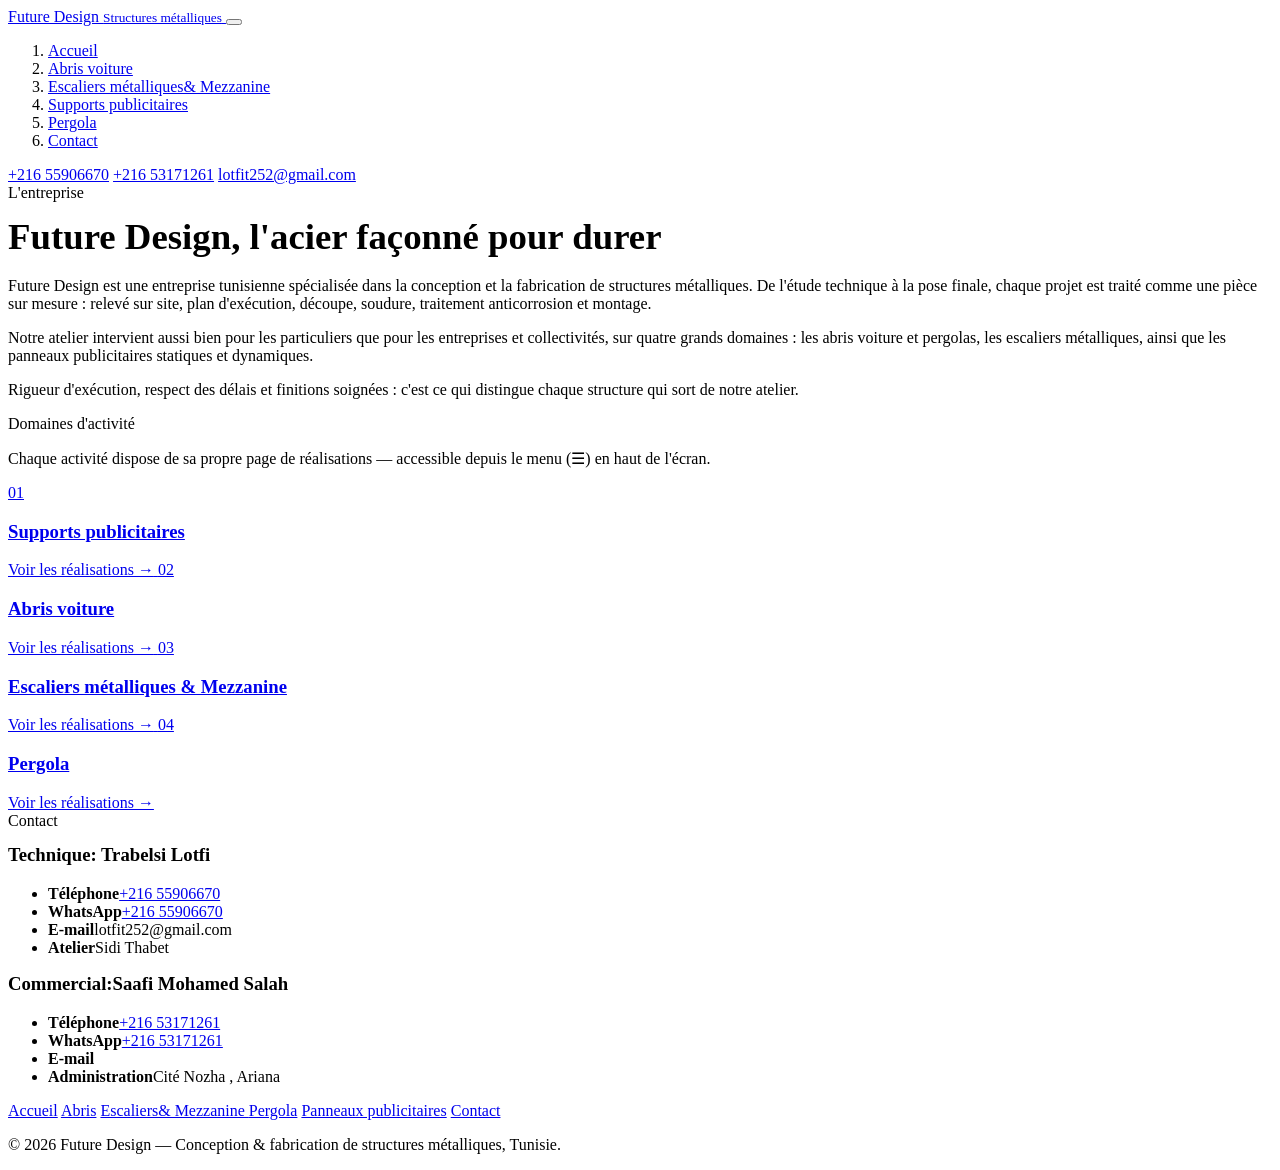
==== index.html @ bcda87af "Add files via upload" ====
<!DOCTYPE html>
<html lang="fr">
<head>
<meta charset="UTF-8">
<meta name="viewport" content="width=device-width, initial-scale=1.0">
<meta name="description" content="Future Design conçoit et fabrique en Tunisie des abris voiture, pergolas, escaliers métalliques et panneaux publicitaires sur mesure.">
<link rel="stylesheet" href="css/style.css">
</head>
<body>
<header class="site-header">
  <div class="wrap">
    <a href="index.html" class="logo">
      <span>
        Future Design
        <small>Structures métalliques</small>
      </span>
    </a>
    <button class="burger" aria-expanded="false" aria-label="Ouvrir le menu">
      <span></span><span></span><span></span>
    </button>
  </div>
</header>

<div class="scrim"></div>
<nav class="nav-panel" aria-label="Menu principal">
  <ol>
    <li><a href="index.html">Accueil</a></li>
    <li><a href="abris.html">Abris voiture </a></li>
    <li><a href="escaliers.html">Escaliers métalliques&amp; Mezzanine</a></li>
    <li><a href="panneaux.html">Supports publicitaires</a></li>
    <li><a href="Pergola.html">Pergola</a></li>
    <li><a href="index.html#contact">Contact</a></li>
  </ol>
  <div class="nav-contact">
    <a href="tel:+21600000000">+216 55906670</a>
    <a href="tel:+21600000000">+216 53171261</a>
    <a href="mailto:contact@futurepub.tn">lotfit252@gmail.com</a>
  </div>
</nav>




<section class="about" id="entreprise">
  <div class="wrap">
    <div class="about-body">
      <span class="eyebrow">L'entreprise</span>
      <h2 style="margin:.8rem 0 1.2rem;font-size:clamp(1.6rem,3vw,2.3rem);">Future Design, l'acier façonné pour durer</h2>
      <p>Future Design est une entreprise tunisienne spécialisée dans la conception et la fabrication de structures métalliques. De l'étude technique à la pose finale, chaque projet est traité comme une pièce sur mesure : relevé sur site, plan d'exécution, découpe, soudure, traitement anticorrosion et montage.</p>
      <p>Notre atelier intervient aussi bien pour les particuliers que pour les entreprises et collectivités, sur quatre grands domaines : les abris voiture et pergolas, les escaliers métalliques, ainsi que les panneaux publicitaires statiques et dynamiques.</p>
      <p>Rigueur d'exécution, respect des délais et finitions soignées : c'est ce qui distingue chaque structure qui sort de notre atelier.</p>
    </div>
  </div>
</section>

<section id="activites">
  <div class="wrap">
    <div class="section-head">
      <span class="eyebrow">Domaines d'activité</span>
      <p>Chaque activité dispose de sa propre page de réalisations — accessible depuis le menu (☰) en haut de l'écran.</p>
    </div>
    <div class="plates">
      <a class="plate" href="panneaux.html">
        <span class="rivets"><i></i><i></i><i></i><i></i></span>
        <span class="num">01</span>
        <h3>Supports publicitaires </h3>
        <span class="go">Voir les réalisations →</span>
      </a>
      <a class="plate" href="abris.html">
        <span class="rivets"><i></i><i></i><i></i><i></i></span>
        <span class="num">02</span>
        <h3>Abris voiture </h3>
        <span class="go">Voir les réalisations →</span>
      </a>
      <a class="plate" href="escaliers.html">
        <span class="rivets"><i></i><i></i><i></i><i></i></span>
        <span class="num">03</span>
        <h3>Escaliers métalliques &amp; Mezzanine </h3>
        <span class="go">Voir les réalisations →</span>
      </a>

      <a class="plate" href="Pergola.html">
        <span class="rivets"><i></i><i></i><i></i><i></i></span>
        <span class="num">04</span>
        <h3>Pergola</h3>
        <span class="go">Voir les réalisations →</span>
      </a>
    </div>
  </div>
</section>

<div class="hazard-strip"></div>

<section class="contact" id="contact">
  <div class="wrap">
    <div class="contact-card">
      <span class="eyebrow">Contact</span>
      <h3 style="margin-top:.9rem;">Technique: Trabelsi Lotfi </h3>
      <ul class="contact-list">
        <li><b>Téléphone</b><a href="tel:+21655906670">+216 55906670</a></li>
        <li><b>WhatsApp</b><a href="https://wa.me/21655906670" target="_blank" rel="noopener">+216 55906670</a></li>
        <li><b>E-mail</b><a href="mailto:contact@futurepub.tn"></a>lotfit252@gmail.com</li>
        <li><b>Atelier</b><span>Sidi Thabet</span></li>
      </ul>
    </div>
    <div class="contact-card">
      <h3 style="margin-top:.9rem;">Commercial:Saafi Mohamed Salah </h3>
      <ul class="contact-list">
        <li><b>Téléphone</b><a href="tel:+21655906670">+216 53171261</a></li>
        <li><b>WhatsApp</b><a href="https://wa.me/21655906670" target="_blank" rel="noopener">+216 53171261</a></li>
        <li><b>E-mail</b><a href="mailto:contact@futurepub.tn"></a></li>
        <li><b>Administration</b><span>Cité Nozha , Ariana</span></li>
      </ul>
    </div>

  </div>
</section>
<footer>
  <div class="wrap">
    <div class="f-nav">
      <a href="index.html">Accueil</a>
      <a href="abris.html">Abris</a>
      <a href="escaliers.html">Escaliers&amp; Mezzanine </a>
      <a href="Pergola.html">Pergola</a>
      <a href="panneaux.html">Panneaux publicitaires</a>
      <a href="index.html#contact">Contact</a>
    </div>
    <p class="legal">© <span id="y"></span> Future Design — Conception &amp; fabrication de structures métalliques, Tunisie.</p>
  </div>
</footer>
<script>document.getElementById('y').textContent = new Date().getFullYear();</script>
<script src="js/script.js"></script>
</body>
</html>
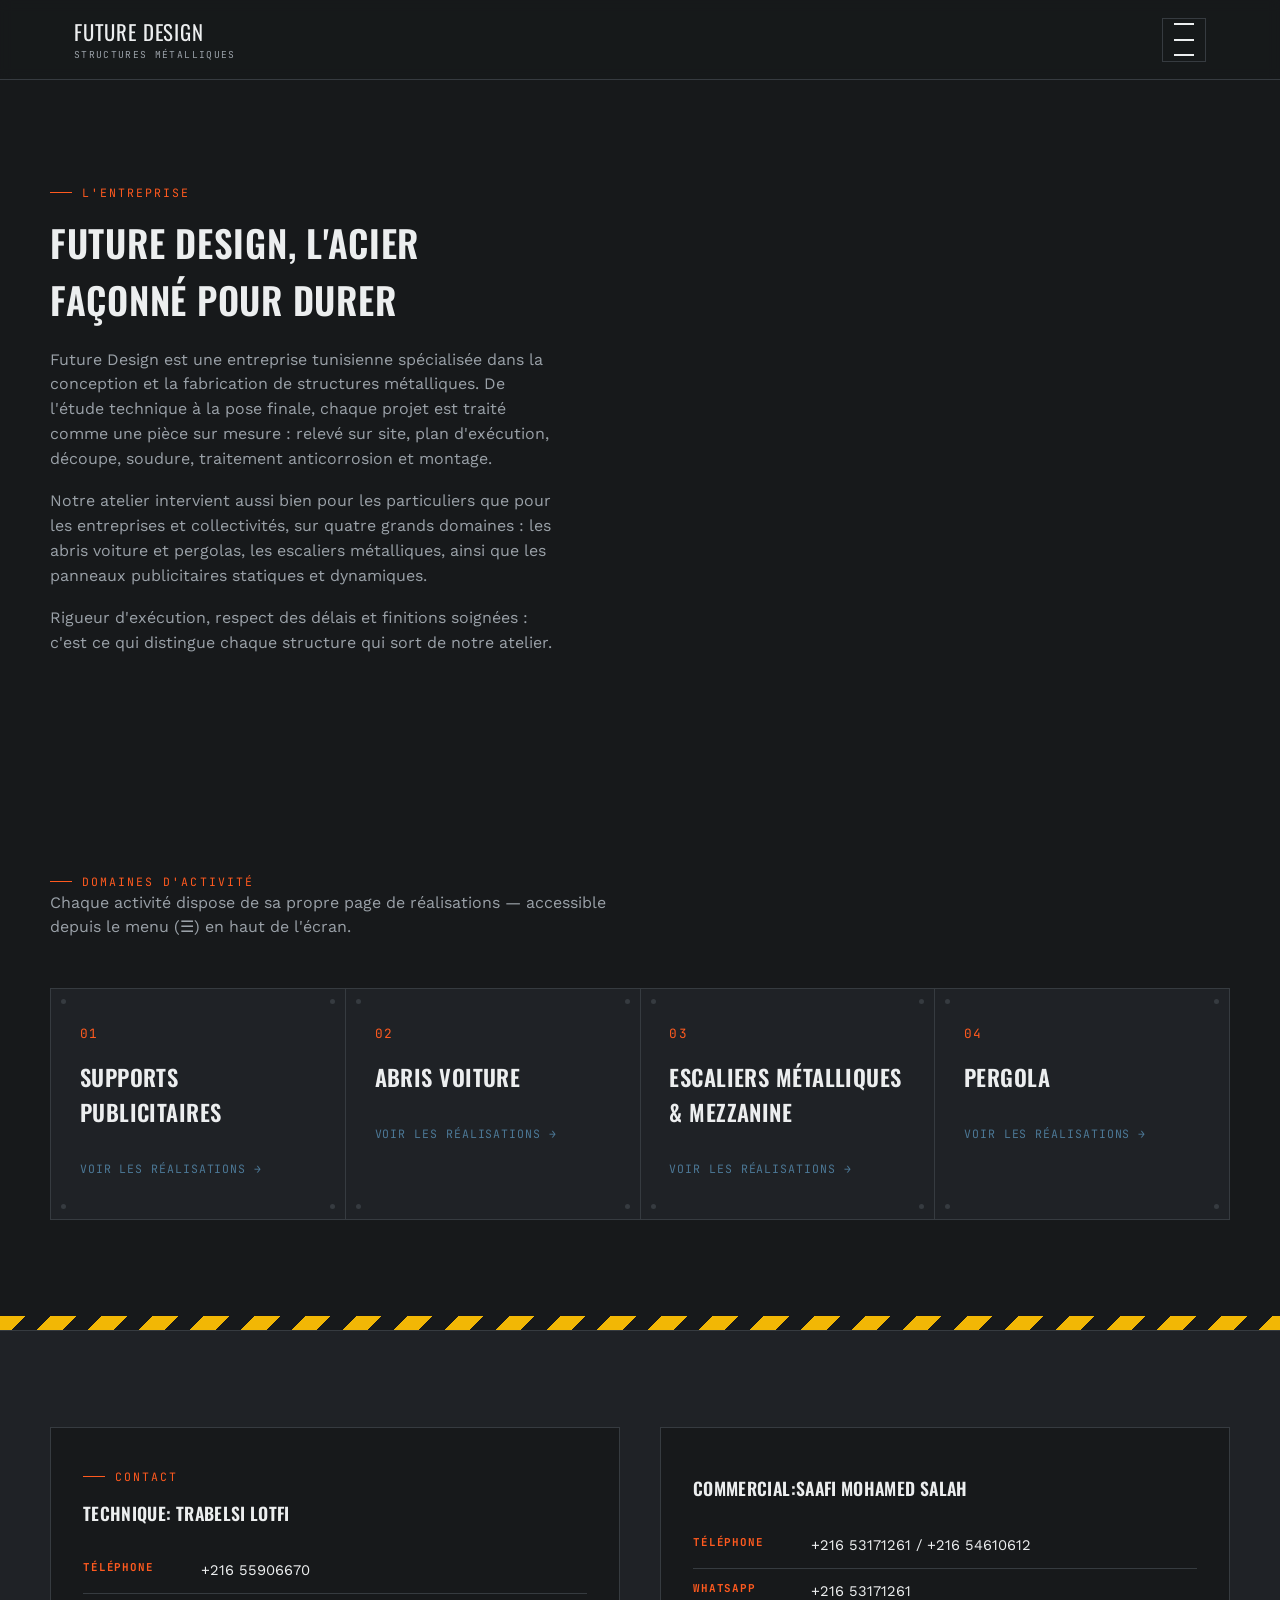
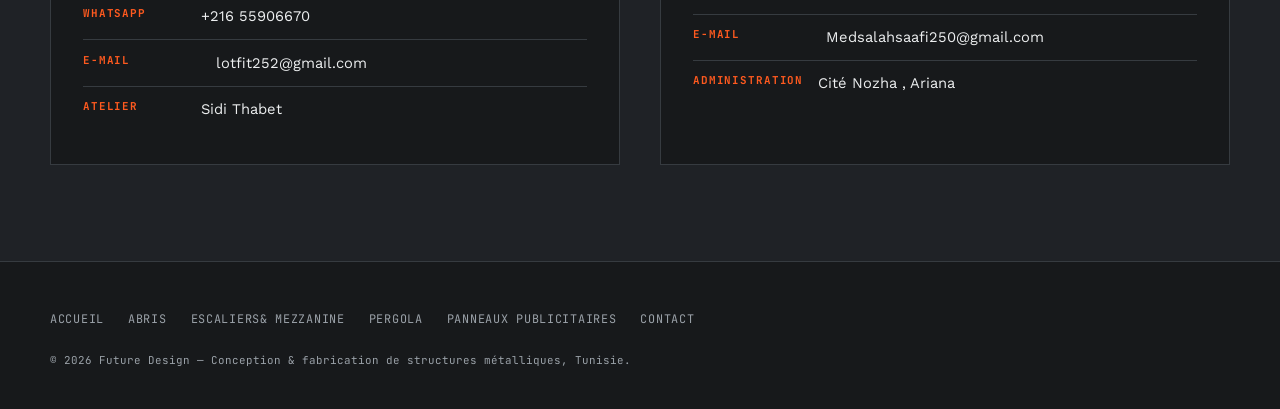
==== commit 23a62f2e: "Update index.html" ====
--- a/index.html
+++ b/index.html
@@ -34,8 +34,11 @@
   <div class="nav-contact">
     <a href="tel:+21600000000">+216 55906670</a>
     <a href="tel:+21600000000">+216 53171261</a>
+    <a href="tel:+21600000000">+216 54610612</a>
     <a href="mailto:contact@futurepub.tn">lotfit252@gmail.com</a>
+    <a href="mailto:contact@futurepub.tn">Medsalahsaafi250@gmail.com</a>
   </div>
+</nav>
 </nav>
 
 
@@ -106,13 +109,12 @@
     <div class="contact-card">
       <h3 style="margin-top:.9rem;">Commercial:Saafi Mohamed Salah </h3>
       <ul class="contact-list">
-        <li><b>Téléphone</b><a href="tel:+21655906670">+216 53171261</a></li>
+        <li><b>Téléphone</b><a href="tel:+21655906670">+216 53171261  / +216 54610612</a></li>
         <li><b>WhatsApp</b><a href="https://wa.me/21655906670" target="_blank" rel="noopener">+216 53171261</a></li>
-        <li><b>E-mail</b><a href="mailto:contact@futurepub.tn"></a></li>
+        <li><b>E-mail</b><a href="mailto:contact@futurepub.tn"></a>Medsalahsaafi250@gmail.com</li>
         <li><b>Administration</b><span>Cité Nozha , Ariana</span></li>
       </ul>
     </div>
-
   </div>
 </section>
 <footer>
--- a/css/style.css
+++ b/css/style.css
@@ -0,0 +1,331 @@
+/* ==========================================================================
+   FUTURE PUB — Structures métalliques sur mesure
+   Design system : atelier / plaque signalétique / trait de cotation
+   ========================================================================== */
+
+@import url('https://fonts.googleapis.com/css2?family=Oswald:wght@400;500;600;700&family=Work+Sans:wght@400;500;600&family=JetBrains+Mono:wght@400;500&display=swap');
+
+:root{
+  --bg:        #17191b;
+  --surface:   #1f2226;
+  --surface-2: #262a2f;
+  --line:      #363b40;
+  --text:      #eceeef;
+  --text-dim:  #9aa1a8;
+  --accent:    #ff5a1f;   /* orange sécurité */
+  --accent-2:  #4c7896;   /* bleu acier */
+  --hazard:    #f2b705;   /* jaune balisage, usage rare */
+
+  --f-display: 'Oswald', sans-serif;
+  --f-body: 'Work Sans', sans-serif;
+  --f-mono: 'JetBrains Mono', monospace;
+
+  --radius: 2px;
+}
+
+*{ box-sizing:border-box; margin:0; padding:0; }
+html{ scroll-behavior:smooth; }
+body{
+  background:var(--bg);
+  color:var(--text);
+  font-family:var(--f-body);
+  line-height:1.55;
+  -webkit-font-smoothing:antialiased;
+}
+img{ display:block; max-width:100%; }
+a{ color:inherit; text-decoration:none; }
+ul{ list-style:none; }
+section{ padding:6rem 1.5rem; }
+.wrap{ max-width:1180px; margin:0 auto; }
+
+h1,h2,h3{ font-family:var(--f-display); text-transform:uppercase; letter-spacing:.02em; font-weight:600; }
+
+:focus-visible{ outline:2px solid var(--accent); outline-offset:3px; }
+
+/* ---------- eyebrow / mono labels (rappel des plaques signalétiques) ---------- */
+.eyebrow{
+  display:inline-flex; align-items:center; gap:.6rem;
+  font-family:var(--f-mono); font-size:.72rem; letter-spacing:.18em;
+  text-transform:uppercase; color:var(--accent);
+}
+.eyebrow::before{ content:''; width:22px; height:1px; background:var(--accent); }
+
+/* ==========================================================================
+   HEADER / NAV — plaque boulonnée
+   ========================================================================== */
+.site-header{
+  position:sticky; top:0; z-index:100;
+  background:rgba(23,25,27,.92);
+  backdrop-filter:blur(6px);
+  border-bottom:1px solid var(--line);
+}
+.site-header .wrap{
+  display:flex; align-items:center; justify-content:space-between;
+  padding:1rem 1.5rem; max-width:1180px; margin:0 auto;
+}
+.logo{
+  font-family:var(--f-display); font-size:1.3rem; text-transform:uppercase;
+  letter-spacing:.04em; display:flex; align-items:center; gap:.6rem;
+}
+.logo .mark{
+  width:34px; height:34px; border:2px solid var(--accent);
+  display:grid; place-items:center; font-family:var(--f-mono);
+  font-size:.75rem; color:var(--accent); transform:rotate(45deg);
+  flex-shrink:0;
+}
+.logo .mark span{ transform:rotate(-45deg); }
+.logo small{
+  display:block; font-family:var(--f-mono); font-size:.6rem;
+  letter-spacing:.14em; color:var(--text-dim); text-transform:uppercase;
+}
+
+.burger{
+  width:44px; height:44px; display:grid; place-items:center;
+  background:transparent; border:1px solid var(--line); cursor:pointer;
+  gap:5px; flex-direction:column;
+}
+.burger span{ width:20px; height:2px; background:var(--text); display:block; transition:.25s; }
+.burger[aria-expanded="true"] span:nth-child(1){ transform:translateY(7px) rotate(45deg); }
+.burger[aria-expanded="true"] span:nth-child(2){ opacity:0; }
+.burger[aria-expanded="true"] span:nth-child(3){ transform:translateY(-7px) rotate(-45deg); }
+
+.nav-panel{
+  position:fixed; inset:0 0 0 auto; width:min(420px,90vw); height:100vh;
+  background:var(--surface); border-left:1px solid var(--line);
+  transform:translateX(100%); transition:transform .35s ease;
+  z-index:99; padding:6.5rem 2.5rem 2rem; overflow-y:auto;
+}
+.nav-panel.open{ transform:translateX(0); }
+.nav-panel ol{ counter-reset:navnum; list-style:none; }
+.nav-panel li{ counter-increment:navnum; border-top:1px solid var(--line); }
+.nav-panel li:last-child{ border-bottom:1px solid var(--line); }
+.nav-panel a{
+  display:flex; align-items:baseline; gap:1rem; padding:1.15rem 0;
+  font-family:var(--f-display); font-size:1.4rem; text-transform:uppercase;
+}
+.nav-panel a::before{
+  content:counter(navnum,decimal-leading-zero);
+  font-family:var(--f-mono); font-size:.85rem; color:var(--accent);
+}
+.nav-panel a:hover{ color:var(--accent); }
+.nav-panel .nav-contact{
+  margin-top:2.5rem; font-family:var(--f-mono); font-size:.85rem; color:var(--text-dim);
+}
+.nav-panel .nav-contact a{ color:var(--accent-2); display:block; margin-top:.35rem; }
+
+.scrim{
+  position:fixed; inset:0; background:rgba(0,0,0,.55); opacity:0;
+  pointer-events:none; transition:opacity .35s ease; z-index:98;
+}
+.scrim.open{ opacity:1; pointer-events:auto; }
+
+/* ==========================================================================
+   HERO
+   ========================================================================== */
+.hero{
+  min-height:88vh; display:flex; align-items:flex-end;
+  padding:2rem 1.5rem 4rem;
+  background:
+    linear-gradient(180deg, rgba(23,25,27,.2) 0%, rgba(23,25,27,.96) 92%),
+    repeating-linear-gradient(135deg, #1c1f22 0 2px, #191b1d 2px 42px);
+  border-bottom:1px solid var(--line);
+  position:relative; overflow:hidden;
+}
+.hero::before{
+  content:''; position:absolute; top:0; right:0; width:38%; height:100%;
+  background-image:
+    linear-gradient(var(--line) 1px, transparent 1px),
+    linear-gradient(90deg, var(--line) 1px, transparent 1px);
+  background-size:40px 40px; opacity:.35;
+  mask-image:linear-gradient(to left, black, transparent);
+}
+.hero .wrap{ position:relative; }
+.hero h1{
+  font-size:clamp(2.4rem, 6.5vw, 5.2rem); line-height:.98; max-width:14ch;
+  margin:1.2rem 0 1.4rem;
+}
+.hero h1 em{ font-style:normal; color:var(--accent); }
+.hero p{ max-width:46ch; color:var(--text-dim); font-size:1.05rem; }
+.hero .cta-row{ display:flex; gap:1rem; margin-top:2.2rem; flex-wrap:wrap; }
+
+.btn{
+  font-family:var(--f-mono); font-size:.78rem; letter-spacing:.1em;
+  text-transform:uppercase; padding:.95rem 1.6rem; border:1px solid var(--line);
+  display:inline-flex; align-items:center; gap:.6rem; transition:.2s;
+}
+.btn.primary{ background:var(--accent); border-color:var(--accent); color:#181818; font-weight:600; }
+.btn.primary:hover{ background:#ff7238; }
+.btn.ghost:hover{ border-color:var(--accent); color:var(--accent); }
+
+/* data plate strip under hero */
+.specs{
+  border-top:1px solid var(--line); border-bottom:1px solid var(--line);
+  background:var(--surface);
+}
+.specs .wrap{
+  display:grid; grid-template-columns:repeat(auto-fit,minmax(150px,1fr));
+}
+.specs .item{
+  padding:1.4rem 1.6rem; border-left:1px solid var(--line);
+  font-family:var(--f-mono);
+}
+.specs .item:first-child{ border-left:none; }
+.specs .item b{
+  display:block; font-family:var(--f-display); font-size:1.6rem; color:var(--accent);
+  text-transform:none;
+}
+.specs .item span{ font-size:.72rem; color:var(--text-dim); letter-spacing:.08em; text-transform:uppercase; }
+
+/* ==========================================================================
+   SECTIONS génériques
+   ========================================================================== */
+.section-head{ max-width:60ch; margin-bottom:3rem; }
+.section-head h2{ font-size:clamp(1.8rem,3.6vw,2.6rem); margin:.8rem 0 1rem; }
+.section-head p{ color:var(--text-dim); }
+
+/* services grid (page accueil) — plaques boulonnées */
+.plates{ display:grid; grid-template-columns:repeat(auto-fit,minmax(250px,1fr)); gap:1px; background:var(--line); border:1px solid var(--line); }
+.plate{
+  background:var(--surface); padding:2.2rem 1.8rem; position:relative;
+  transition:.25s; min-height:230px; display:flex; flex-direction:column;
+}
+.plate:hover{ background:var(--surface-2); }
+.plate .rivets{ position:absolute; inset:10px; pointer-events:none; }
+.plate .rivets i{ position:absolute; width:5px; height:5px; border-radius:50%; background:var(--line); }
+.plate .rivets i:nth-child(1){ top:0; left:0; }
+.plate .rivets i:nth-child(2){ top:0; right:0; }
+.plate .rivets i:nth-child(3){ bottom:0; left:0; }
+.plate .rivets i:nth-child(4){ bottom:0; right:0; }
+.plate .num{ font-family:var(--f-mono); color:var(--accent); font-size:.8rem; letter-spacing:.1em; }
+.plate h3{ font-size:1.4rem; margin:1rem 0 .7rem; }
+.plate p{ color:var(--text-dim); font-size:.92rem; flex:1; }
+.plate .go{ font-family:var(--f-mono); font-size:.72rem; letter-spacing:.08em; text-transform:uppercase; margin-top:1.2rem; color:var(--accent-2); }
+.plate:hover .go{ color:var(--accent); }
+
+/* about / intro paragraph blocks used on sub-pages */
+.intro{ border-bottom:1px solid var(--line); background:var(--surface); }
+.intro .wrap{ display:grid; grid-template-columns:1fr; gap:2rem; padding:5rem 0; }
+.intro .lede{ font-family:var(--f-display); font-size:clamp(1.5rem,3vw,2.1rem); max-width:22ch; text-transform:none; letter-spacing:0; font-weight:500; }
+.intro .body p{ color:var(--text-dim); max-width:60ch; margin-bottom:1rem; }
+@media(min-width:900px){
+  .intro .wrap{ grid-template-columns:1fr 1.3fr; align-items:start; }
+}
+
+/* about text on homepage */
+.about .wrap{ display:grid; gap:3rem; }
+@media(min-width:900px){ .about .wrap{ grid-template-columns:.9fr 1.1fr; } }
+.about-figure{
+  aspect-ratio:4/5; border:1px solid var(--line); position:relative;
+  background:
+    repeating-linear-gradient(45deg, var(--surface-2) 0 2px, var(--surface) 2px 14px);
+}
+.about-figure .corner{ position:absolute; width:16px; height:16px; border:2px solid var(--accent); }
+.about-figure .corner.tl{ top:-1px; left:-1px; border-right:none; border-bottom:none; }
+.about-figure .corner.br{ bottom:-1px; right:-1px; border-left:none; border-top:none; }
+.about-body p{ color:var(--text-dim); margin-bottom:1.1rem; }
+.stats-row{ display:flex; gap:2rem; margin-top:2rem; flex-wrap:wrap; }
+.stats-row div b{ font-family:var(--f-display); font-size:2rem; color:var(--accent); display:block; }
+.stats-row div span{ font-family:var(--f-mono); font-size:.7rem; color:var(--text-dim); text-transform:uppercase; letter-spacing:.08em; }
+
+/* ==========================================================================
+   GALERIES — trait de cotation autour de chaque photo
+   ========================================================================== */
+.gallery-block{ margin-bottom:4.5rem; }
+.gallery-block .block-head{
+  display:flex; align-items:baseline; justify-content:space-between; gap:1rem;
+  border-bottom:1px solid var(--line); padding-bottom:1rem; margin-bottom:2rem; flex-wrap:wrap;
+}
+.gallery-block .block-head h3{ font-size:1.5rem; }
+.gallery-block .block-head .count{ font-family:var(--f-mono); color:var(--text-dim); font-size:.78rem; }
+
+.gallery{
+  display:grid; gap:1.1rem;
+  grid-template-columns:repeat(4,1fr);
+}
+@media(max-width:900px){ .gallery{ grid-template-columns:repeat(2,1fr); } }
+@media(max-width:520px){ .gallery{ grid-template-columns:1fr; } }
+
+/* motif "photo mosaïque" : quelques vignettes plus larges, réparties régulièrement */
+.gallery .frame:nth-child(6n+1){ grid-column:span 2; grid-row:span 2; }
+
+.frame{
+  position:relative; aspect-ratio:1/1; border:1px solid var(--line); overflow:hidden;
+  background:var(--surface);
+}
+.gallery .frame:nth-child(6n+1){ aspect-ratio:auto; }
+.frame img{ width:100%; height:100%; object-fit:cover; display:block; }
+.frame .dim{ position:absolute; width:9px; height:9px; border:1px solid var(--accent-2); opacity:.85; }
+.frame .dim.tl{ top:6px; left:6px; border-right:none; border-bottom:none; }
+.frame .dim.br{ bottom:6px; right:6px; border-left:none; border-top:none; }
+.frame .tag{
+  position:absolute; left:6px; bottom:6px; font-family:var(--f-mono); font-size:.62rem;
+  letter-spacing:.06em; color:var(--text-dim); background:rgba(23,25,27,.75); padding:.15rem .4rem;
+  z-index:2;
+}
+
+/* placeholder state — affiché tant que le fichier image n'existe pas */
+.frame.img-missing{
+  display:flex; flex-direction:column; align-items:center; justify-content:center; gap:.5rem;
+  background:
+    repeating-linear-gradient(45deg, var(--surface-2) 0 2px, var(--surface) 2px 16px);
+}
+.frame.img-missing img{ display:none; }
+.frame.img-missing .ph-label{
+  display:block; font-family:var(--f-mono); font-size:.72rem; color:var(--accent);
+  letter-spacing:.05em;
+}
+.frame.img-missing .ph-hint{
+  display:block; font-family:var(--f-mono); font-size:.58rem; color:var(--text-dim);
+  text-align:center; padding:0 .6rem;
+}
+.frame .ph-label, .frame .ph-hint{ display:none; }
+
+/* ==========================================================================
+   BANDE DE BALISAGE (diagonale) — élément signature, usage unique
+   ========================================================================== */
+.hazard-strip{
+  height:14px;
+  background:repeating-linear-gradient(135deg, var(--hazard) 0 18px, #17191b 18px 36px);
+}
+
+/* ==========================================================================
+   CONTACT / CTA
+   ========================================================================== */
+.contact{ background:var(--surface); border-top:1px solid var(--line); }
+.contact .wrap{ display:grid; gap:2.5rem; }
+@media(min-width:900px){ .contact .wrap{ grid-template-columns:1fr 1fr; } }
+.contact-card{ border:1px solid var(--line); padding:2rem; background:var(--bg); }
+.contact-card h3{ font-size:1.1rem; margin-bottom:1.3rem; }
+.contact-list li{ display:flex; gap:.9rem; padding:.7rem 0; border-top:1px solid var(--line); font-size:.92rem; }
+.contact-list li:first-child{ border-top:none; }
+.contact-list b{ font-family:var(--f-mono); font-size:.68rem; color:var(--accent); text-transform:uppercase; letter-spacing:.08em; min-width:6.5rem; }
+.contact-list a:hover{ color:var(--accent); }
+
+form.quote{ display:grid; gap:1rem; }
+form.quote input, form.quote select, form.quote textarea{
+  width:100%; background:var(--bg); border:1px solid var(--line); color:var(--text);
+  padding:.85rem 1rem; font-family:var(--f-body); font-size:.92rem;
+}
+form.quote label{ font-family:var(--f-mono); font-size:.68rem; text-transform:uppercase; letter-spacing:.08em; color:var(--text-dim); display:block; margin-bottom:.4rem; }
+form.quote textarea{ resize:vertical; min-height:110px; }
+form.quote button{ justify-self:start; margin-top:.4rem; background:var(--accent); border:1px solid var(--accent); color:#181818; font-family:var(--f-mono); font-size:.78rem; letter-spacing:.1em; text-transform:uppercase; padding:.95rem 1.8rem; cursor:pointer; }
+form.quote button:hover{ background:#ff7238; }
+
+/* ==========================================================================
+   FOOTER
+   ========================================================================== */
+footer{ padding:3rem 1.5rem 2.5rem; border-top:1px solid var(--line); }
+footer .wrap{ display:flex; flex-wrap:wrap; justify-content:space-between; gap:1.5rem; align-items:center; }
+footer .f-nav{ display:flex; gap:1.5rem; flex-wrap:wrap; font-family:var(--f-mono); font-size:.74rem; text-transform:uppercase; letter-spacing:.06em; color:var(--text-dim); }
+footer .f-nav a:hover{ color:var(--accent); }
+footer .legal{ font-family:var(--f-mono); font-size:.68rem; color:var(--text-dim); }
+
+/* breadcrumb-ish page title band used on sub-pages */
+.page-band{ border-bottom:1px solid var(--line); background:var(--surface); }
+.page-band .wrap{ padding:3.4rem 0 2.4rem; }
+.page-band h1{ font-size:clamp(2rem,5vw,3.2rem); margin-top:.8rem; }
+
+@media (prefers-reduced-motion:reduce){
+  html{ scroll-behavior:auto; }
+  .nav-panel, .burger span, .scrim{ transition:none; }
+}
